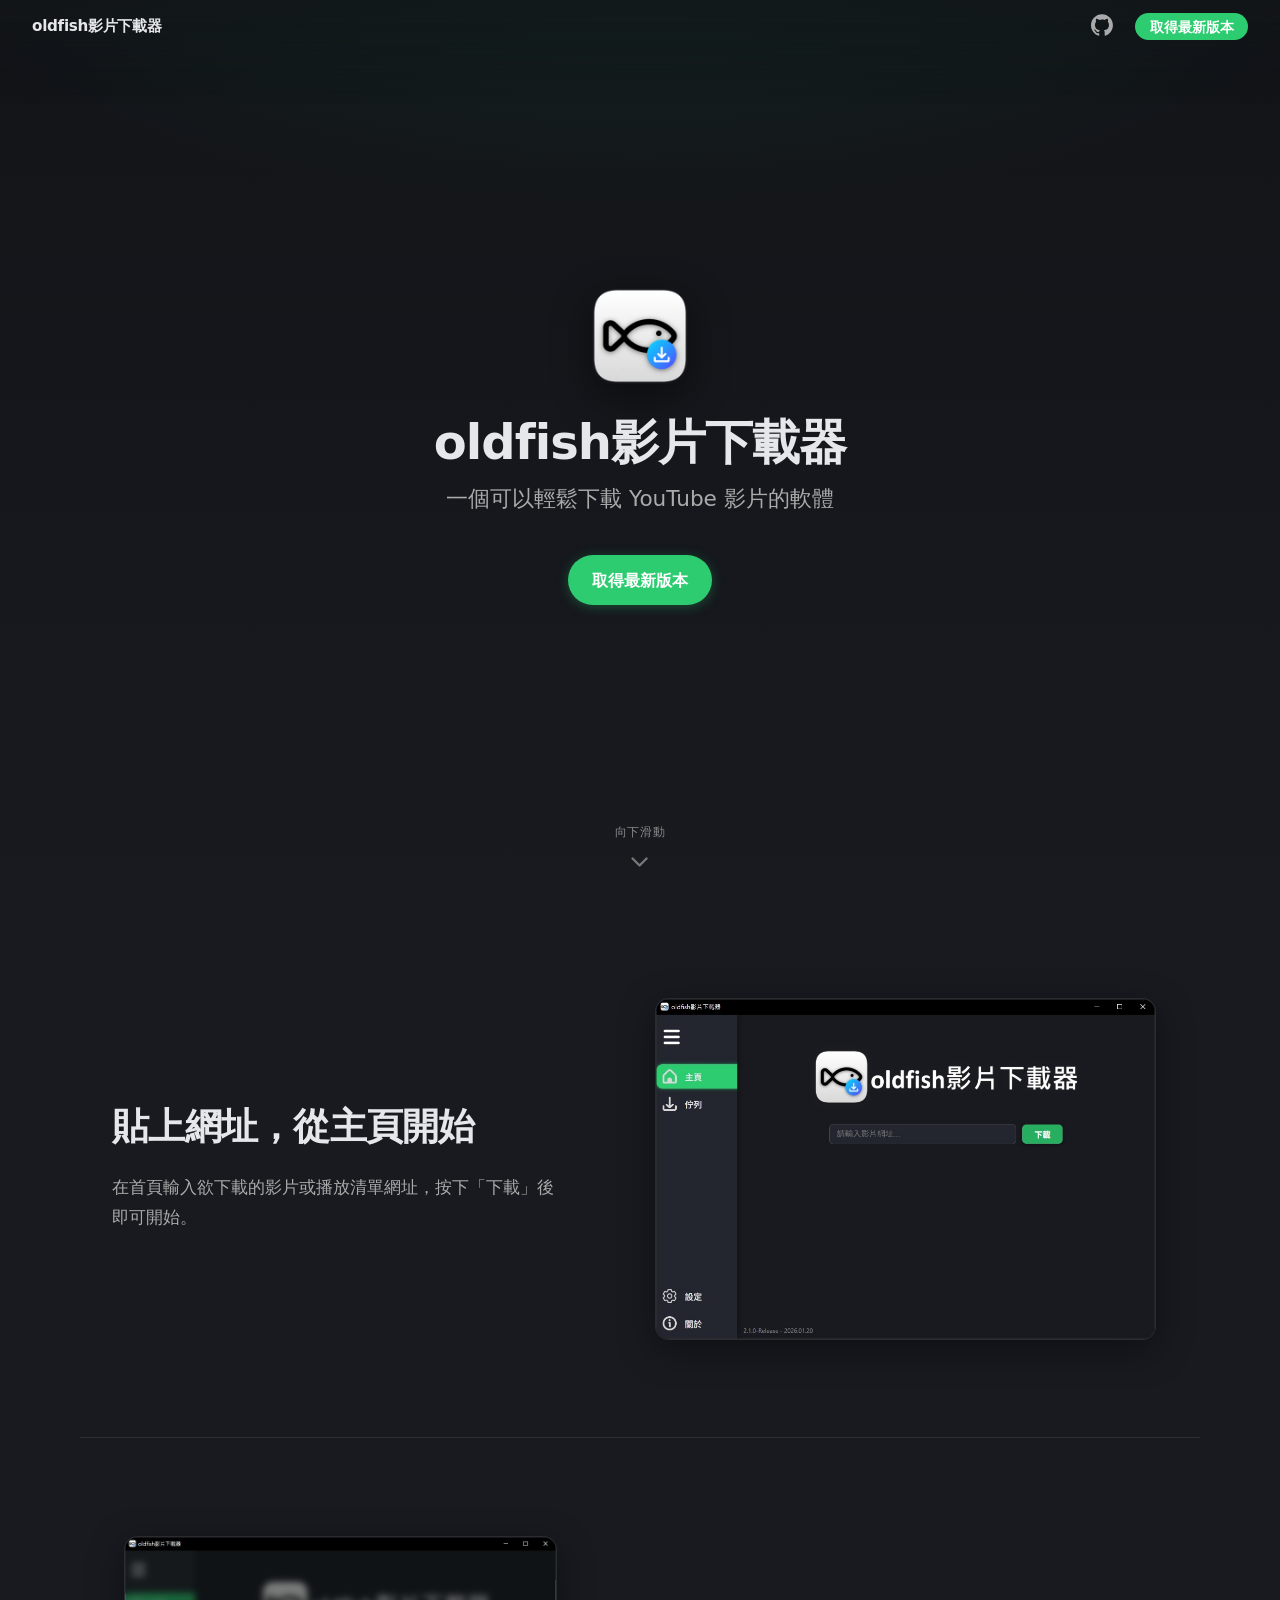
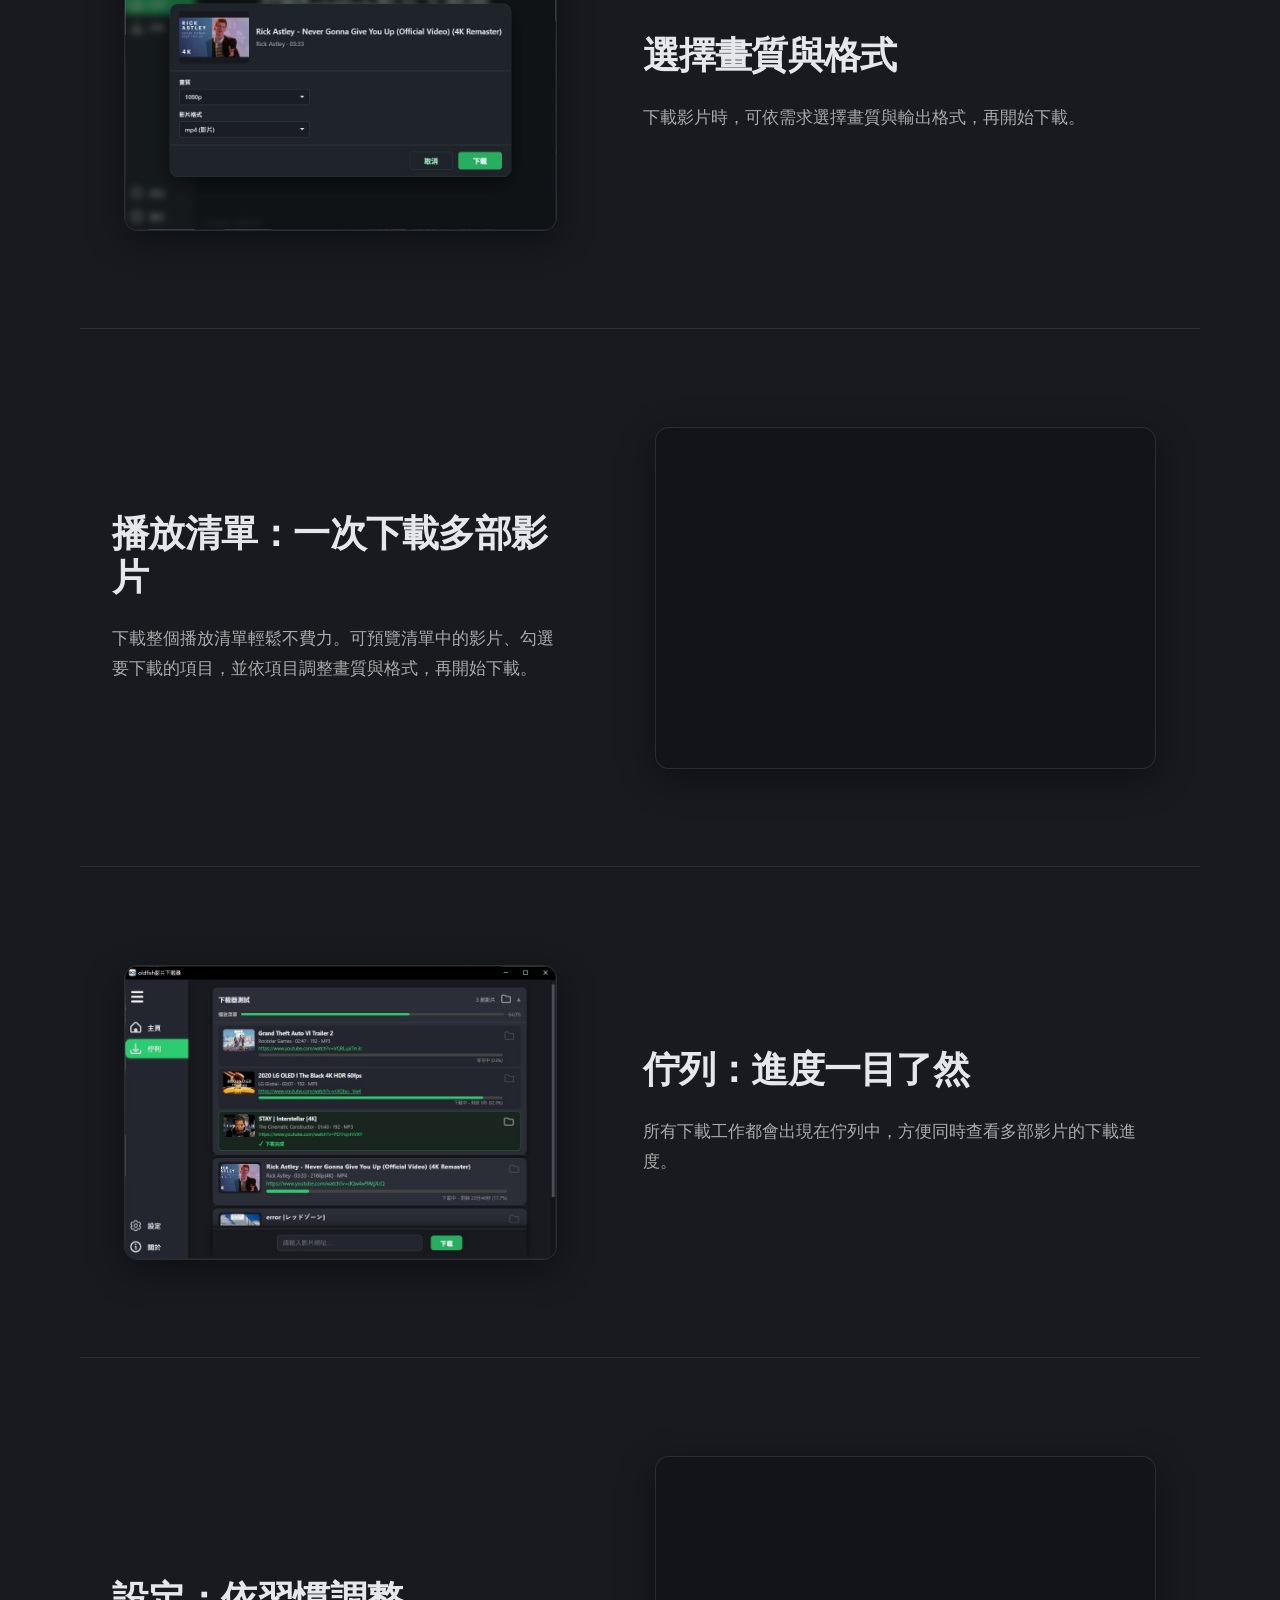
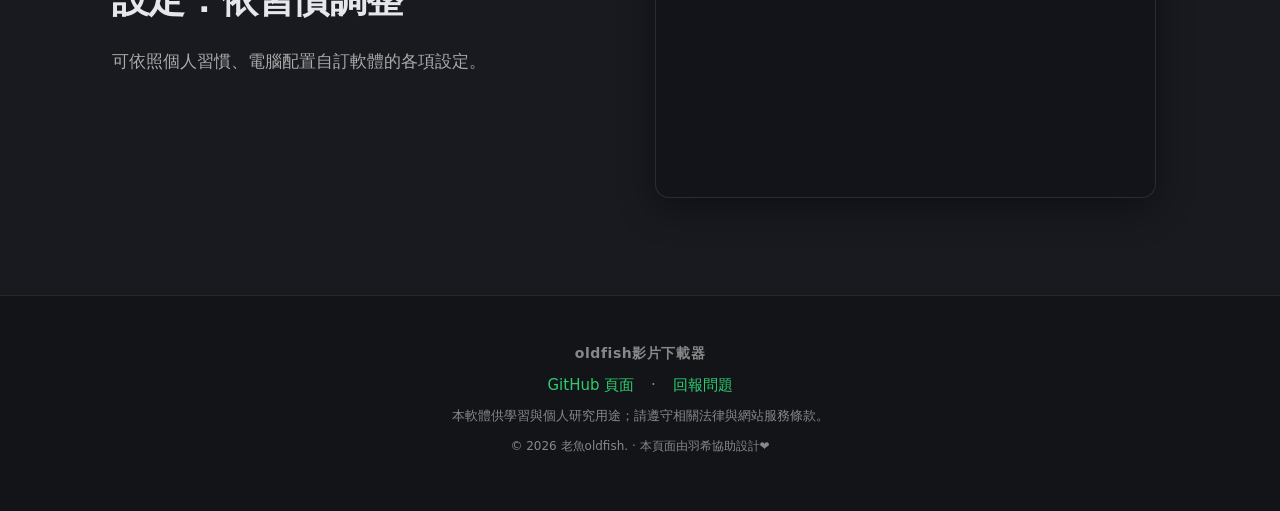
==== website/index.html @ 084c1c72 "website complete" ====
<!DOCTYPE html>
<html lang="zh-Hant">
<head>
  <meta charset="UTF-8">
  <meta name="viewport" content="width=device-width, initial-scale=1.0">
  <title>oldfish影片下載器</title>
  <link rel="stylesheet" href="styles.css">
</head>
<body>

  <a class="skip-link" href="#feature-home">跳至主要內容</a>

  <!-- 頂端導覽 -->
  <header class="site-header">
    <nav class="site-nav" aria-label="主要導覽">

      <a class="nav-brand" href="#">oldfish影片下載器</a>

      <ul class="nav-links">
        <li>
          <a
            class="nav-github"
            href="https://github.com/oldfish101240/oldfish-Video-Downloader"
            aria-label="GitHub 儲存庫"
            target="_blank"
            rel="noopener noreferrer"
          >
            <svg xmlns="http://www.w3.org/2000/svg" width="22" height="22" viewBox="0 0 98 96" aria-hidden="true" focusable="false">
              <path
                fill="currentColor"
                fill-rule="evenodd"
                clip-rule="evenodd"
                d="M48.854 0C21.839 0 0 22 0 49.217c0 21.756 13.993 40.172 33.405 46.69 2.427.49 3.316-1.059 3.316-2.362 0-1.141-.08-5.052-.08-9.127-13.59 2.934-16.42-5.867-16.42-5.867-2.184-5.704-5.42-7.17-5.42-7.17-4.448-3.015.324-3.015.324-3.015 4.934.326 7.523 5.052 7.523 5.052 4.367 7.496 11.404 5.378 14.235 4.074.404-3.178 1.699-5.378 3.074-6.6-10.839-1.141-22.243-5.378-22.243-24.283 0-5.378 1.94-9.778 5.014-13.2-.485-1.222-2.184-6.275.486-13.038 0 0 4.125-1.304 13.426 5.052a46.97 46.97 0 0 1 12.214-1.63c4.125 0 8.33.571 12.213 1.63 9.302-6.356 13.427-5.052 13.427-5.052 2.67 6.763.97 11.816.485 13.038 3.155 3.422 5.015 7.822 5.015 13.2 0 18.905-11.404 23.06-22.324 24.283 1.78 1.548 3.316 4.481 3.316 9.126 0 6.6-.08 11.896-.08 13.526 0 1.304.89 2.853 3.316 2.364 19.412-6.52 33.405-24.935 33.405-46.691C97.707 22 75.788 0 48.854 0z"
              />
            </svg>
          </a>
        </li>
        <li>
          <a class="nav-cta" href="https://github.com/oldfish101240/oldfish-Video-Downloader/releases/download/v2.1.0/oldfish_downloader-Release.7z">取得最新版本</a>
        </li>
      </ul>

    </nav>
  </header>

  <!-- 首屏 -->
  <section class="hero" aria-labelledby="hero-title">
    <div class="hero-inner">
      <img src="../icon.png" alt="" class="hero-icon" width="96" height="96" decoding="async">
      <h1 id="hero-title" class="hero-title">oldfish影片下載器</h1>
      <p class="hero-tagline">一個可以輕鬆下載 YouTube 影片的軟體</p>
      <div class="hero-actions">
        <a class="btn btn-primary" href="https://github.com/oldfish101240/oldfish-Video-Downloader/releases/download/v2.1.0/oldfish_downloader-Release.7z">取得最新版本</a>
      </div>
    </div>
    <a class="scroll-cue" href="#feature-home" aria-label="向下滑動瀏覽更多">
      <span class="scroll-cue-text">向下滑動</span>
      <svg class="scroll-cue-arrow" width="28" height="28" viewBox="0 0 24 24" fill="none" xmlns="http://www.w3.org/2000/svg" aria-hidden="true">
        <path d="M6 9l6 6 6-6" stroke="currentColor" stroke-width="2" stroke-linecap="round" stroke-linejoin="round"/>
      </svg>
    </a>
  </section>

  <!-- 功能介紹：每區為獨立 article，類名沿用 .feature-* 以利樣式重用 -->
  <main id="main" class="features" aria-label="功能介紹">

    <article id="feature-home" class="feature reveal feature--left">
      <div class="feature-copy">
        <h2 class="feature-headline">貼上網址，從主頁開始</h2>
        <p class="feature-body">在首頁輸入欲下載的影片或播放清單網址，按下「下載」後即可開始。</p>
      </div>
      <div class="feature-shot">
        <button type="button" class="shot-trigger" data-lightbox-src="assets/screenshot/home.jpg" data-lightbox-alt="應用程式主頁：輸入影片網址與下載按鈕" aria-label="放大檢視主頁截圖">
          <img src="assets/screenshot/home.jpg" alt="" width="1200" height="750" loading="lazy" decoding="async">
        </button>
      </div>
    </article>

    <article id="feature-single" class="feature reveal feature--right">
      <div class="feature-copy">
        <h2 class="feature-headline">選擇畫質與格式</h2>
        <p class="feature-body">下載影片時，可依需求選擇畫質與輸出格式，再開始下載。</p>
      </div>
      <div class="feature-shot">
        <button type="button" class="shot-trigger" data-lightbox-src="assets/screenshot/download_single.jpg" data-lightbox-alt="單一影片下載：畫質與格式選擇" aria-label="放大檢視單一影片截圖">
          <img src="assets/screenshot/download_single.jpg" alt="" width="1200" height="750" loading="lazy" decoding="async">
        </button>
      </div>
    </article>

    <article id="feature-playlist" class="feature reveal feature--left">
      <div class="feature-copy">
        <h2 class="feature-headline">播放清單：一次下載多部影片</h2>
        <p class="feature-body">下載整個播放清單輕鬆不費力。可預覽清單中的影片、勾選要下載的項目，並依項目調整畫質與格式，再開始下載。</p>
      </div>
      <div class="feature-shot">
        <button type="button" class="shot-trigger" data-lightbox-src="assets/screenshot/download_playlist.jpg" data-lightbox-alt="播放清單下載：列表與套用選項" aria-label="放大檢視播放清單截圖">
          <img src="assets/screenshot/download_playlist.jpg" alt="" width="1200" height="750" loading="lazy" decoding="async">
        </button>
      </div>
    </article>

    <article id="feature-queue" class="feature reveal feature--right">
      <div class="feature-copy">
        <h2 class="feature-headline">佇列：進度一目了然</h2>
        <p class="feature-body">所有下載工作都會出現在佇列中，方便同時查看多部影片的下載進度。</p>
      </div>
      <div class="feature-shot">
        <button type="button" class="shot-trigger" data-lightbox-src="assets/screenshot/quene.jpg" data-lightbox-alt="下載佇列與進度顯示" aria-label="放大檢視佇列截圖">
          <img src="assets/screenshot/quene.jpg" alt="" width="1200" height="750" loading="lazy" decoding="async">
        </button>
      </div>
    </article>

    <article id="feature-settings" class="feature reveal feature--left">
      <div class="feature-copy">
        <h2 class="feature-headline">設定：依習慣調整</h2>
        <p class="feature-body">可依照個人習慣、電腦配置自訂軟體的各項設定。</p>
      </div>
      <div class="feature-shot">
        <button type="button" class="shot-trigger" data-lightbox-src="assets/screenshot/settings.jpg" data-lightbox-alt="設定：通知、路徑與其他選項" aria-label="放大檢視設定截圖">
          <img src="assets/screenshot/settings.jpg" alt="" width="1200" height="750" loading="lazy" decoding="async">
        </button>
      </div>
    </article>

  </main>

  <!-- 頁尾 -->
  <footer class="site-footer">
    <div class="footer-inner">
      <p class="footer-version">oldfish影片下載器</p>
      <p class="footer-links">
        <a href="https://github.com/oldfish101240/oldfish-Video-Downloader">GitHub 頁面</a>
        <span class="footer-dot" aria-hidden="true">·</span>
        <a href="https://github.com/oldfish101240/oldfish-Video-Downloader/issues">回報問題</a>
      </p>
      <p class="footer-meta">本軟體供學習與個人研究用途；請遵守相關法律與網站服務條款。</p>
      <p class="footer-license">© 2026 老魚oldfish. · 本頁面由羽希協助設計❤</p>
    </div>
  </footer>

  <!-- 燈箱 -->
  <div id="lightbox" class="lightbox" role="dialog" aria-modal="true" aria-label="放大檢視" hidden>
    <button type="button" class="lightbox-backdrop" tabindex="-1" aria-label="關閉"></button>
    <div class="lightbox-inner">
      <img class="lightbox-img" src="" alt="">
    </div>
  </div>

  <script src="main.js" defer></script>

</body>
</html>
---- website/styles.css ----
/* =============================================================================
   Design tokens — 色彩、版面、間距集中管理，便於統一調整與復用
   ============================================================================= */

:root {
  /* 色彩（對齊應用程式 UI） */
  --bg-deep: #121418;
  --bg-body: #181a20;
  --text: #e5e7eb;
  --text-muted: #888;
  --text-soft: #aaa;
  --accent: #2ecc71;
  --accent-dark: #27ae60;
  --border: #444;
  --shadow: rgba(0, 0, 0, 0.45);

  /* 動效與元件 */
  --ease: cubic-bezier(0.25, 0.46, 0.45, 0.94);
  --radius-shot: 14px;
  --radius-nav-cta: 980px;

  /* 版面寬度 */
  --max-text: 38rem;
  --max-page: 1120px;
  --footer-max: 36rem;

  /* 間距刻度（優先於散落數值） */
  --space-3xs: 0.35rem;
  --space-xs: 0.5rem;
  --space-sm: 0.75rem;
  --space-md: 1rem;
  --space-lg: 1.5rem;
  --space-xl: 2rem;
  --space-2xl: clamp(2.65rem, 6.5vw, 4.35rem);
  --space-3xl: clamp(4.1rem, 9.5vw, 7rem);

  /* 頁級語意 spacing */
  --page-pad-inline: clamp(1.125rem, 4.2vw, 2rem);
  --split-gap: clamp(2.5rem, 5.75vw, 5.25rem);
  --section-pad-block: clamp(3rem, 7.25vw, 5.35rem);
  --footer-stack-gap: var(--space-sm);
  --lightbox-inset: var(--space-xl);

  /* 頂栏 */
  --nav-h: 3.25rem;
}

*,
*::before,
*::after {
  box-sizing: border-box;
}

html {
  scroll-behavior: smooth;
  scroll-padding-top: calc(var(--nav-h) + var(--space-md));
}

@media (prefers-reduced-motion: reduce) {
  html {
    scroll-behavior: auto;
  }
}

body {
  margin: 0;
  font-family: system-ui, -apple-system, "Segoe UI", Roboto, "Helvetica Neue", Arial, sans-serif;
  background: var(--bg-body);
  color: var(--text);
  line-height: 1.6;
  -webkit-font-smoothing: antialiased;
  overflow-x: clip;
}

body.lightbox-open {
  overflow: hidden;
}

img {
  max-width: 100%;
  height: auto;
  vertical-align: middle;
}

a {
  color: var(--accent);
  text-decoration: none;
}

a:hover {
  text-decoration: underline;
}

/* =============================================================================
   Skip link
   ============================================================================= */

.skip-link {
  position: absolute;
  left: -9999px;
  z-index: 300;
  padding: var(--space-xs) var(--space-md);
  background: var(--accent);
  color: #fff;
  font-weight: 600;
  border-radius: 6px;
}

.skip-link:focus {
  left: var(--space-sm);
  top: var(--space-sm);
  text-decoration: none;
}

/* =============================================================================
   固定導覽列
   ============================================================================= */

.site-header {
  position: relative;
  height: 0;
}

.site-nav {
  position: fixed;
  top: 0;
  left: 0;
  right: 0;
  z-index: 50;
  display: flex;
  align-items: center;
  justify-content: space-between;
  gap: var(--space-md);
  min-height: var(--nav-h);
  padding: var(--space-xs) var(--page-pad-inline);
  background: transparent;
  border-bottom: none;
}

.site-nav::before {
  content: "";
  position: absolute;
  left: 0;
  right: 0;
  top: 0;
  bottom: -3.25rem;
  z-index: 0;
  pointer-events: none;
  background: linear-gradient(
    to bottom,
    rgba(18, 20, 24, 0.5) 0%,
    rgba(18, 20, 24, 0.18) 52%,
    transparent 100%
  );
  backdrop-filter: blur(22px) saturate(1.2);
  -webkit-backdrop-filter: blur(22px) saturate(1.2);
  mask-image: linear-gradient(to bottom, #000 0%, #000 22%, rgba(0, 0, 0, 0.55) 62%, transparent 100%);
  -webkit-mask-image: linear-gradient(to bottom, #000 0%, #000 22%, rgba(0, 0, 0, 0.55) 62%, transparent 100%);
}

.site-nav > .nav-brand,
.site-nav > .nav-links {
  position: relative;
  z-index: 1;
}

.nav-brand {
  flex-shrink: 0;
  font-size: 0.95rem;
  font-weight: 600;
  color: var(--text);
  letter-spacing: -0.02em;
  white-space: nowrap;
}

.nav-brand:hover {
  color: var(--accent);
  text-decoration: none;
}

.nav-links {
  display: flex;
  flex-wrap: wrap;
  align-items: center;
  justify-content: flex-end;
  gap: var(--space-3xs) var(--space-md);
  margin: 0;
  padding: 0;
  list-style: none;
}

.nav-links a {
  font-size: 0.875rem;
  font-weight: 500;
  color: var(--text-soft);
}

.nav-links a:hover {
  color: var(--text);
  text-decoration: none;
}

.nav-links .nav-github {
  display: inline-flex;
  align-items: center;
  justify-content: center;
  padding: 0.4rem;
  margin: 0;
  border: none;
  background: transparent;
  color: var(--text-soft);
}

.nav-links .nav-github:hover {
  color: var(--text);
  text-decoration: none;
}

.nav-links .nav-github svg {
  display: block;
}

.nav-links .nav-github:focus-visible {
  outline: 2px solid var(--accent);
  outline-offset: 3px;
  border-radius: 10px;
}

.nav-links .nav-cta {
  padding: var(--space-3xs) 0.9rem;
  background: var(--accent);
  color: #fff !important;
  border-radius: var(--radius-nav-cta);
  font-weight: 600;
}

.nav-links .nav-cta:hover {
  background: var(--accent-dark);
  color: #fff !important;
}

@media (max-width: 720px) {
  .site-nav {
    flex-direction: column;
    align-items: stretch;
    padding: var(--space-sm) var(--page-pad-inline);
    gap: var(--space-sm);
  }

  .nav-links {
    justify-content: center;
  }
}

/* =============================================================================
   Hero
   ============================================================================= */

.hero {
  position: relative;
  isolation: isolate;
  display: flex;
  flex-direction: column;
  min-height: 100vh;
  min-height: 100dvh;
  padding-top: var(--nav-h);
  padding-bottom: clamp(5.75rem, 13vh, 7.25rem);
  overflow: hidden;
  background: radial-gradient(ellipse 120% 80% at 50% -20%, rgba(46, 204, 113, 0.12), transparent 55%),
    linear-gradient(180deg, var(--bg-deep) 0%, var(--bg-body) 100%);
  text-align: center;
}

.hero-inner {
  flex: 1;
  display: flex;
  flex-direction: column;
  justify-content: center;
  align-items: center;
  max-width: 40rem;
  margin: 0 auto;
  padding: var(--space-2xl) var(--page-pad-inline) var(--space-sm);
  width: 100%;
}

.hero-icon {
  display: block;
  margin: 0 auto var(--space-xl);
  border-radius: 22%;
  box-shadow: 0 12px 40px var(--shadow);
}

.hero-title {
  margin: 0 0 var(--space-sm);
  font-size: clamp(2rem, 5vw, 3rem);
  font-weight: 700;
  letter-spacing: -0.02em;
  line-height: 1.12;
}

.hero-tagline {
  margin: 0 0 clamp(2rem, 4.5vw, 2.5rem);
  font-size: clamp(1.1rem, 2.2vw, 1.35rem);
  color: var(--text-soft);
  font-weight: 400;
  line-height: 1.55;
}

.hero-actions {
  display: flex;
  flex-wrap: wrap;
  gap: var(--space-sm);
  justify-content: center;
}

.btn {
  display: inline-flex;
  align-items: center;
  justify-content: center;
  padding: 0.7rem 1.45rem;
  font-size: 1rem;
  font-weight: 600;
  border-radius: var(--radius-nav-cta);
  border: 1px solid transparent;
  transition:
    background 0.2s var(--ease),
    color 0.2s var(--ease),
    transform 0.2s var(--ease),
    box-shadow 0.2s var(--ease);
}

.btn-primary {
  background: var(--accent);
  color: #fff;
  box-shadow: 0 2px 12px rgba(39, 174, 96, 0.35);
}

.btn-primary:hover {
  background: var(--accent-dark);
  text-decoration: none;
  transform: translateY(-1px);
  box-shadow: 0 6px 20px rgba(39, 174, 96, 0.4);
}

/* =============================================================================
   Scroll cue
   ============================================================================= */

.scroll-cue {
  position: absolute;
  bottom: var(--space-lg);
  left: 50%;
  transform: translateX(-50%);
  display: flex;
  flex-direction: column;
  align-items: center;
  gap: var(--space-3xs);
  color: var(--text-muted);
  font-size: 0.75rem;
  font-weight: 500;
  letter-spacing: 0.06em;
  text-transform: none;
  animation: scrollCueFloat 2.2s var(--ease) infinite;
}

.scroll-cue:hover {
  color: var(--accent);
  text-decoration: none;
}

.scroll-cue-text {
  display: block;
}

.scroll-cue-arrow {
  opacity: 0.85;
}

@keyframes scrollCueFloat {
  0%,
  100% {
    transform: translate(-50%, 0);
  }

  50% {
    transform: translate(-50%, 6px);
  }
}

@media (prefers-reduced-motion: reduce) {
  .scroll-cue {
    animation: none;
  }
}

/* =============================================================================
   Main：功能區直向堆疊
   ============================================================================= */

main.features {
  display: flex;
  flex-direction: column;
  overflow-x: clip;
}

.feature {
  display: grid;
  grid-template-columns: minmax(0, 1fr) minmax(0, 1.15fr);
  gap: var(--split-gap);
  align-items: center;
  max-width: var(--max-page);
  margin-inline: auto;
  width: 100%;
  padding: var(--section-pad-block) var(--page-pad-inline);
}

.feature + .feature {
  border-top: 1px solid rgba(68, 68, 68, 0.5);
}

.feature--right .feature-copy {
  order: 2;
}

.feature--right .feature-shot {
  order: 1;
}

.feature-copy {
  max-width: var(--max-text);
}

.feature-headline {
  margin: 0 0 var(--space-lg);
  font-size: clamp(1.65rem, 3vw, 2.3rem);
  font-weight: 600;
  letter-spacing: -0.02em;
  line-height: 1.18;
}

.feature-body {
  margin: 0;
  font-size: clamp(1rem, 1.35vw, 1.125rem);
  color: var(--text-soft);
  line-height: 1.74;
}

/* 截圖區：外框留白略增，區塊不貼網格邊緣 */
.feature-shot {
  position: relative;
  overflow: visible;
  border-radius: var(--radius-shot);
  padding: var(--space-sm);
}

.shot-trigger {
  display: block;
  width: 100%;
  margin: 0;
  padding: 0;
  border: 1px solid rgba(255, 255, 255, 0.1);
  background: rgba(0, 0, 0, 0.2);
  cursor: zoom-in;
  border-radius: var(--radius-shot);
  overflow: hidden;
  line-height: 0;
  transform: scale(1);
  transform-origin: center center;
  transition:
    transform 0.45s var(--ease),
    box-shadow 0.45s var(--ease);
  box-shadow: 0 10px 36px rgba(0, 0, 0, 0.4);
  will-change: transform;
}

.shot-trigger:hover,
.shot-trigger:focus-visible {
  transform: scale(1.045);
  box-shadow: 0 18px 48px rgba(0, 0, 0, 0.5);
}

.shot-trigger:focus {
  outline: 2px solid var(--accent);
  outline-offset: 3px;
}

.shot-trigger:focus:not(:focus-visible) {
  outline: none;
}

.shot-trigger img {
  display: block;
  width: 100%;
  height: auto;
  border-radius: calc(var(--radius-shot) - 1px);
}

@media (prefers-reduced-motion: reduce) {
  .shot-trigger {
    transition: none;
    will-change: auto;
  }

  .shot-trigger:hover,
  .shot-trigger:focus-visible {
    transform: scale(1);
    box-shadow: 0 10px 36px rgba(0, 0, 0, 0.4);
  }
}

/* =============================================================================
   Scroll reveal
   ============================================================================= */

.reveal {
  opacity: 0;
  transform: translate3d(0, 22px, 0);
  transition:
    opacity 0.72s var(--ease),
    transform 0.72s var(--ease);
}

.reveal.reveal--visible {
  opacity: 1;
  transform: translate3d(0, 0, 0);
}

@media (prefers-reduced-motion: reduce) {
  .reveal {
    opacity: 1;
    transform: none;
    transition: none;
  }
}

/* =============================================================================
   Lightbox
   ============================================================================= */

.lightbox {
  position: fixed;
  inset: 0;
  z-index: 250;
  display: flex;
  align-items: center;
  justify-content: center;
  padding: var(--lightbox-inset);
}

.lightbox[hidden] {
  display: none !important;
}

.lightbox-backdrop {
  position: absolute;
  inset: 0;
  margin: 0;
  padding: 0;
  border: none;
  background: rgba(0, 0, 0, 0.88);
  cursor: zoom-out;
  opacity: 0;
  transition: opacity 0.45s var(--ease);
}

.lightbox.backdrop-visible .lightbox-backdrop {
  opacity: 1;
}

.lightbox-inner {
  position: relative;
  z-index: 1;
  max-width: min(96vw, 1400px);
  max-height: 92vh;
  display: flex;
  align-items: center;
  justify-content: center;
  opacity: 1;
  transform: none;
}

.lightbox.fly-active .lightbox-inner {
  opacity: 0;
  pointer-events: none;
}

.lightbox-img {
  display: block;
  max-width: 100%;
  max-height: 90vh;
  width: auto;
  height: auto;
  object-fit: contain;
  border-radius: var(--radius-shot);
  border: 1px solid rgba(255, 255, 255, 0.12);
  box-shadow: 0 24px 80px rgba(0, 0, 0, 0.65);
}

/* 飛行層即大圖時，隱藏佔位用 lightbox-img，避免重疊與二次解碼 */
.lightbox--fly-surface .lightbox-img {
  opacity: 0;
  position: absolute;
  width: 1px;
  height: 1px;
  margin: -1px;
  padding: 0;
  overflow: hidden;
  clip: rect(0, 0, 0, 0);
  border: none;
  box-shadow: none;
}

@media (prefers-reduced-motion: reduce) {
  .lightbox-backdrop {
    transition: none;
  }

  .lightbox.backdrop-visible .lightbox-backdrop {
    opacity: 1;
  }
}

/* =============================================================================
   Footer
   ============================================================================= */

.site-footer {
  padding: clamp(2rem, 5.75vw, 3rem) var(--page-pad-inline) clamp(2.35rem, 6.75vw, 3.5rem);
  background: var(--bg-deep);
  border-top: 1px solid rgba(68, 68, 68, 0.4);
}

.footer-inner {
  max-width: var(--footer-max);
  margin-inline: auto;
  text-align: center;
  display: flex;
  flex-direction: column;
  align-items: center;
  gap: var(--footer-stack-gap);
}

.footer-inner > p {
  margin: 0;
}

.footer-version {
  font-size: 0.875rem;
  font-weight: 600;
  line-height: 1.35;
  color: var(--text-muted);
  letter-spacing: 0.04em;
}

.footer-meta {
  font-size: 0.8125rem;
  color: var(--text-muted);
  line-height: 1.45;
}

.footer-links {
  font-size: 0.9375rem;
  line-height: 1.35;
}

.footer-links a {
  font-weight: 500;
}

.footer-dot {
  margin: 0 var(--space-sm);
  color: var(--text-muted);
}

.footer-license {
  font-size: 0.75rem;
  color: var(--text-muted);
  line-height: 1.4;
}

/* =============================================================================
   響應式：分割欄改單欄
   ============================================================================= */

@media (max-width: 900px) {
  .feature {
    grid-template-columns: 1fr;
  }

  .feature--right .feature-copy,
  .feature--right .feature-shot {
    order: unset;
  }

  .feature-shot {
    order: -1;
  }

  .feature-copy {
    max-width: none;
  }
}
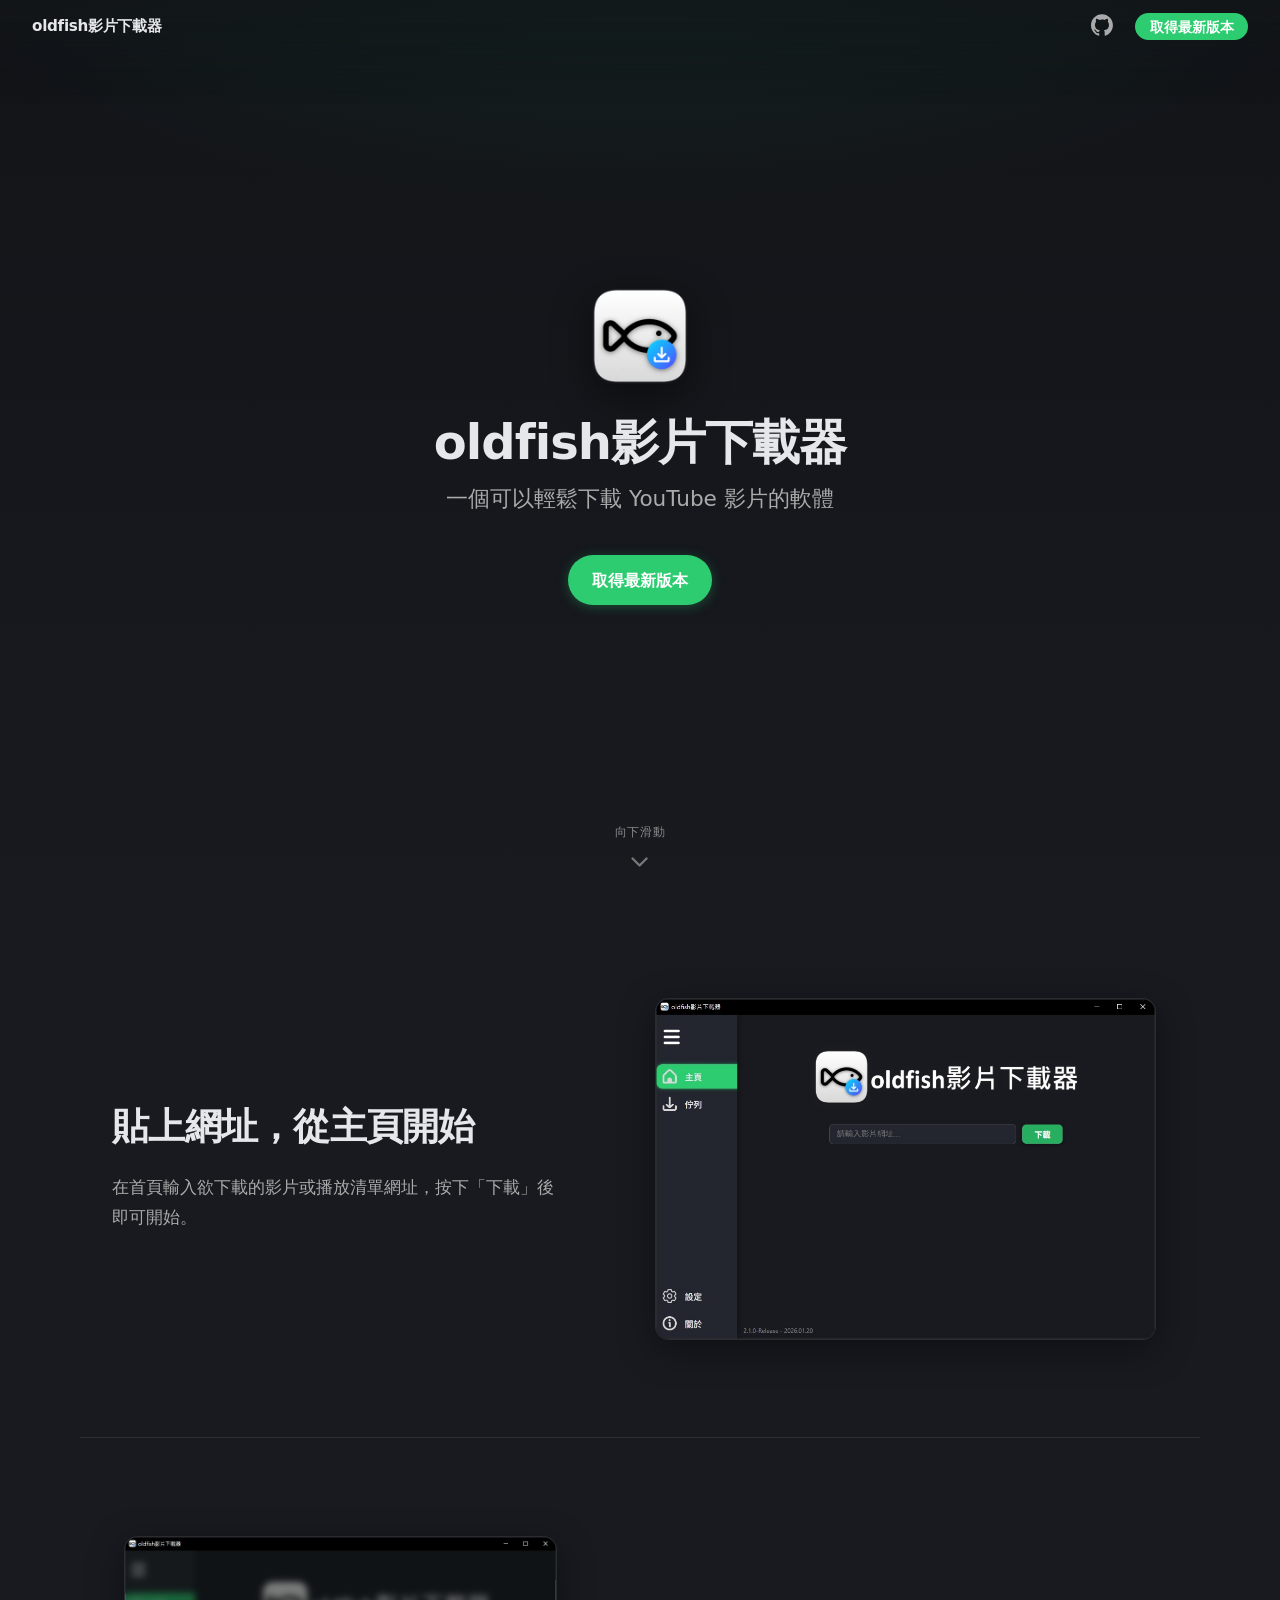
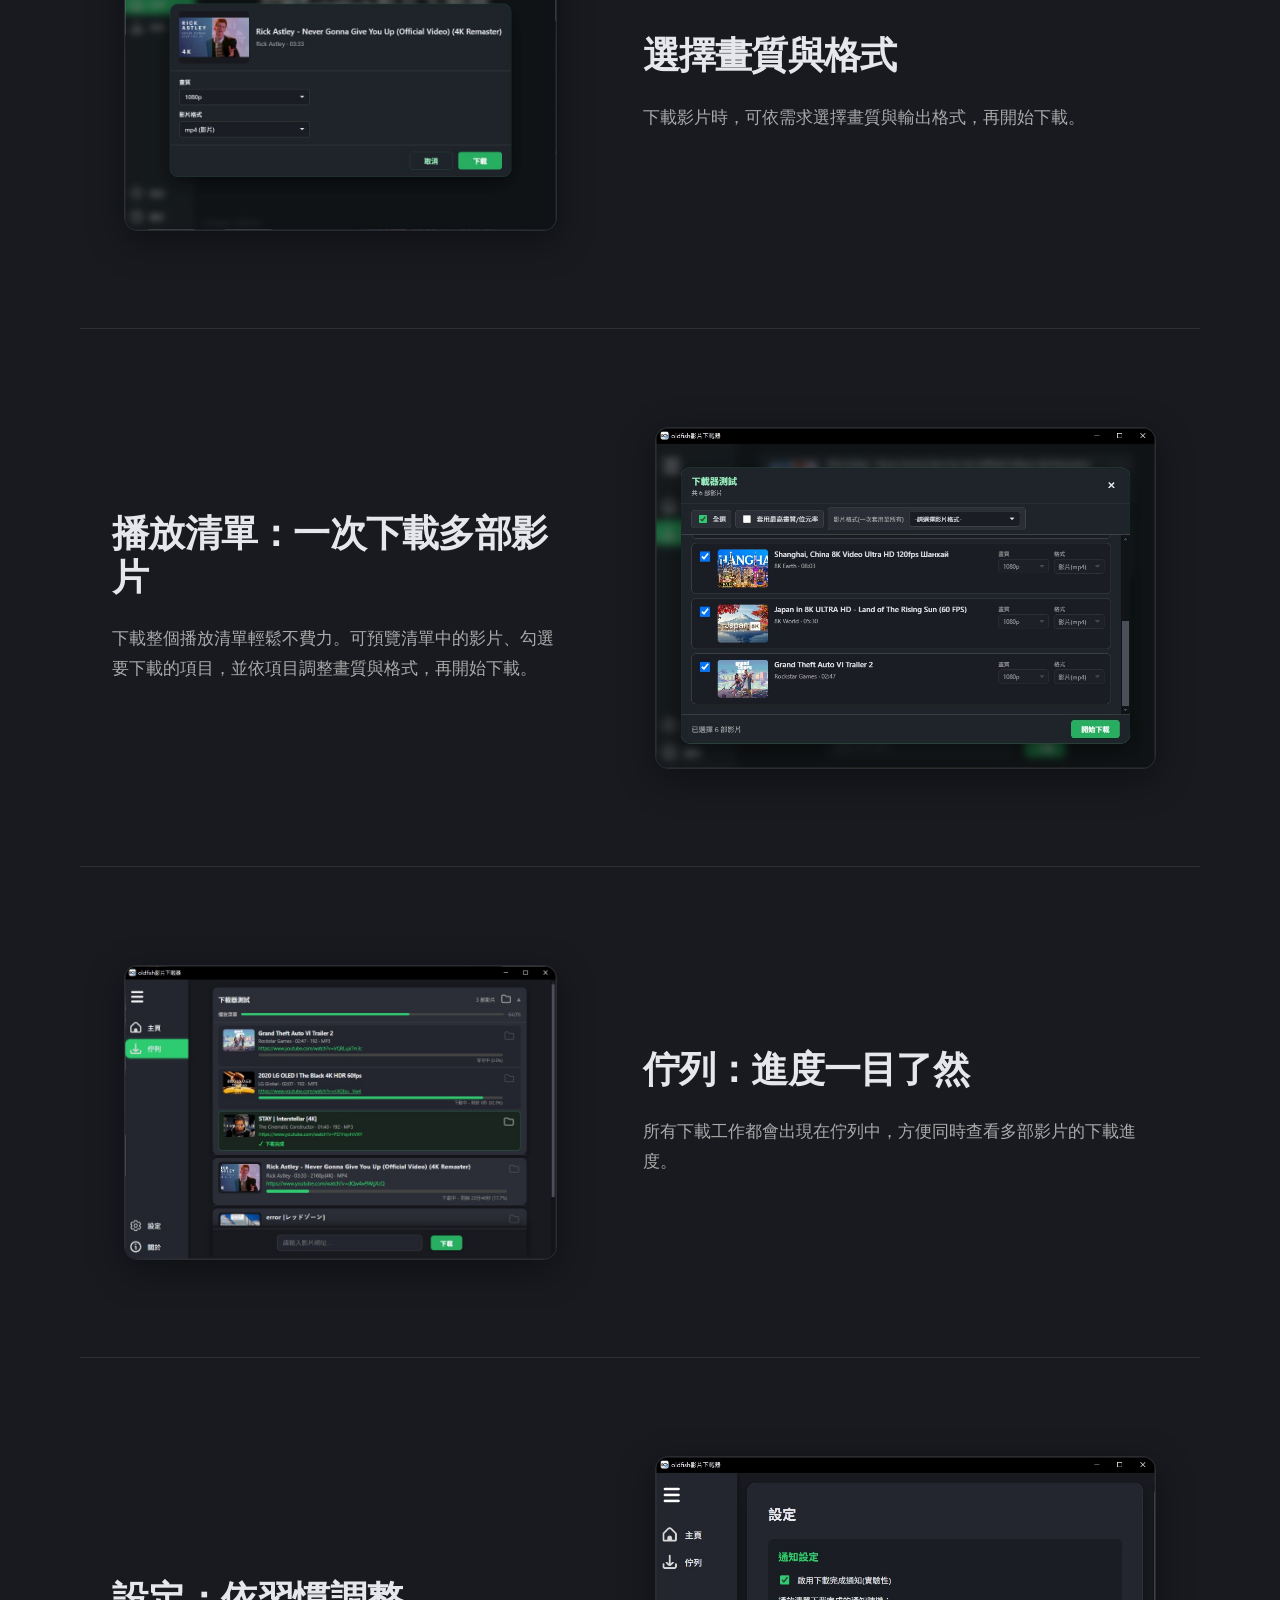
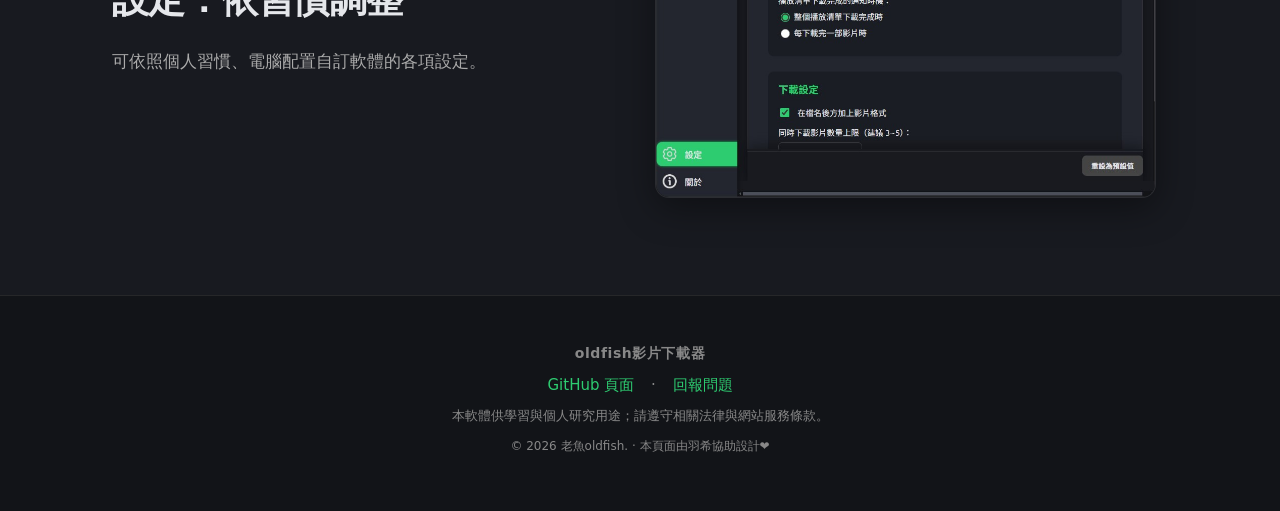
==== commit 1ed718ad: "change repo name" ====
--- a/website/index.html
+++ b/website/index.html
@@ -20,7 +20,7 @@
         <li>
           <a
             class="nav-github"
-            href="https://github.com/oldfish101240/oldfish-Video-Downloader"
+            href="https://github.com/oldfish101240/oldfishVDL"
             aria-label="GitHub 儲存庫"
             target="_blank"
             rel="noopener noreferrer"
@@ -36,7 +36,7 @@
           </a>
         </li>
         <li>
-          <a class="nav-cta" href="https://github.com/oldfish101240/oldfish-Video-Downloader/releases/download/v2.1.0/oldfish_downloader-Release.7z">取得最新版本</a>
+          <a class="nav-cta" href="https://github.com/oldfish101240/oldfishVDL/releases/download/v2.1.0/oldfish_downloader-Release.7z">取得最新版本</a>
         </li>
       </ul>
 
@@ -50,7 +50,7 @@
       <h1 id="hero-title" class="hero-title">oldfish影片下載器</h1>
       <p class="hero-tagline">一個可以輕鬆下載 YouTube 影片的軟體</p>
       <div class="hero-actions">
-        <a class="btn btn-primary" href="https://github.com/oldfish101240/oldfish-Video-Downloader/releases/download/v2.1.0/oldfish_downloader-Release.7z">取得最新版本</a>
+        <a class="btn btn-primary" href="https://github.com/oldfish101240/oldfishVDL/releases/download/v2.1.0/oldfish_downloader-Release.7z">取得最新版本</a>
       </div>
     </div>
     <a class="scroll-cue" href="#feature-home" aria-label="向下滑動瀏覽更多">
@@ -131,9 +131,9 @@
     <div class="footer-inner">
       <p class="footer-version">oldfish影片下載器</p>
       <p class="footer-links">
-        <a href="https://github.com/oldfish101240/oldfish-Video-Downloader">GitHub 頁面</a>
+        <a href="https://github.com/oldfish101240/oldfishVDL">GitHub 頁面</a>
         <span class="footer-dot" aria-hidden="true">·</span>
-        <a href="https://github.com/oldfish101240/oldfish-Video-Downloader/issues">回報問題</a>
+        <a href="https://github.com/oldfish101240/oldfishVDL/issues">回報問題</a>
       </p>
       <p class="footer-meta">本軟體供學習與個人研究用途；請遵守相關法律與網站服務條款。</p>
       <p class="footer-license">© 2026 老魚oldfish. · 本頁面由羽希協助設計❤</p>
